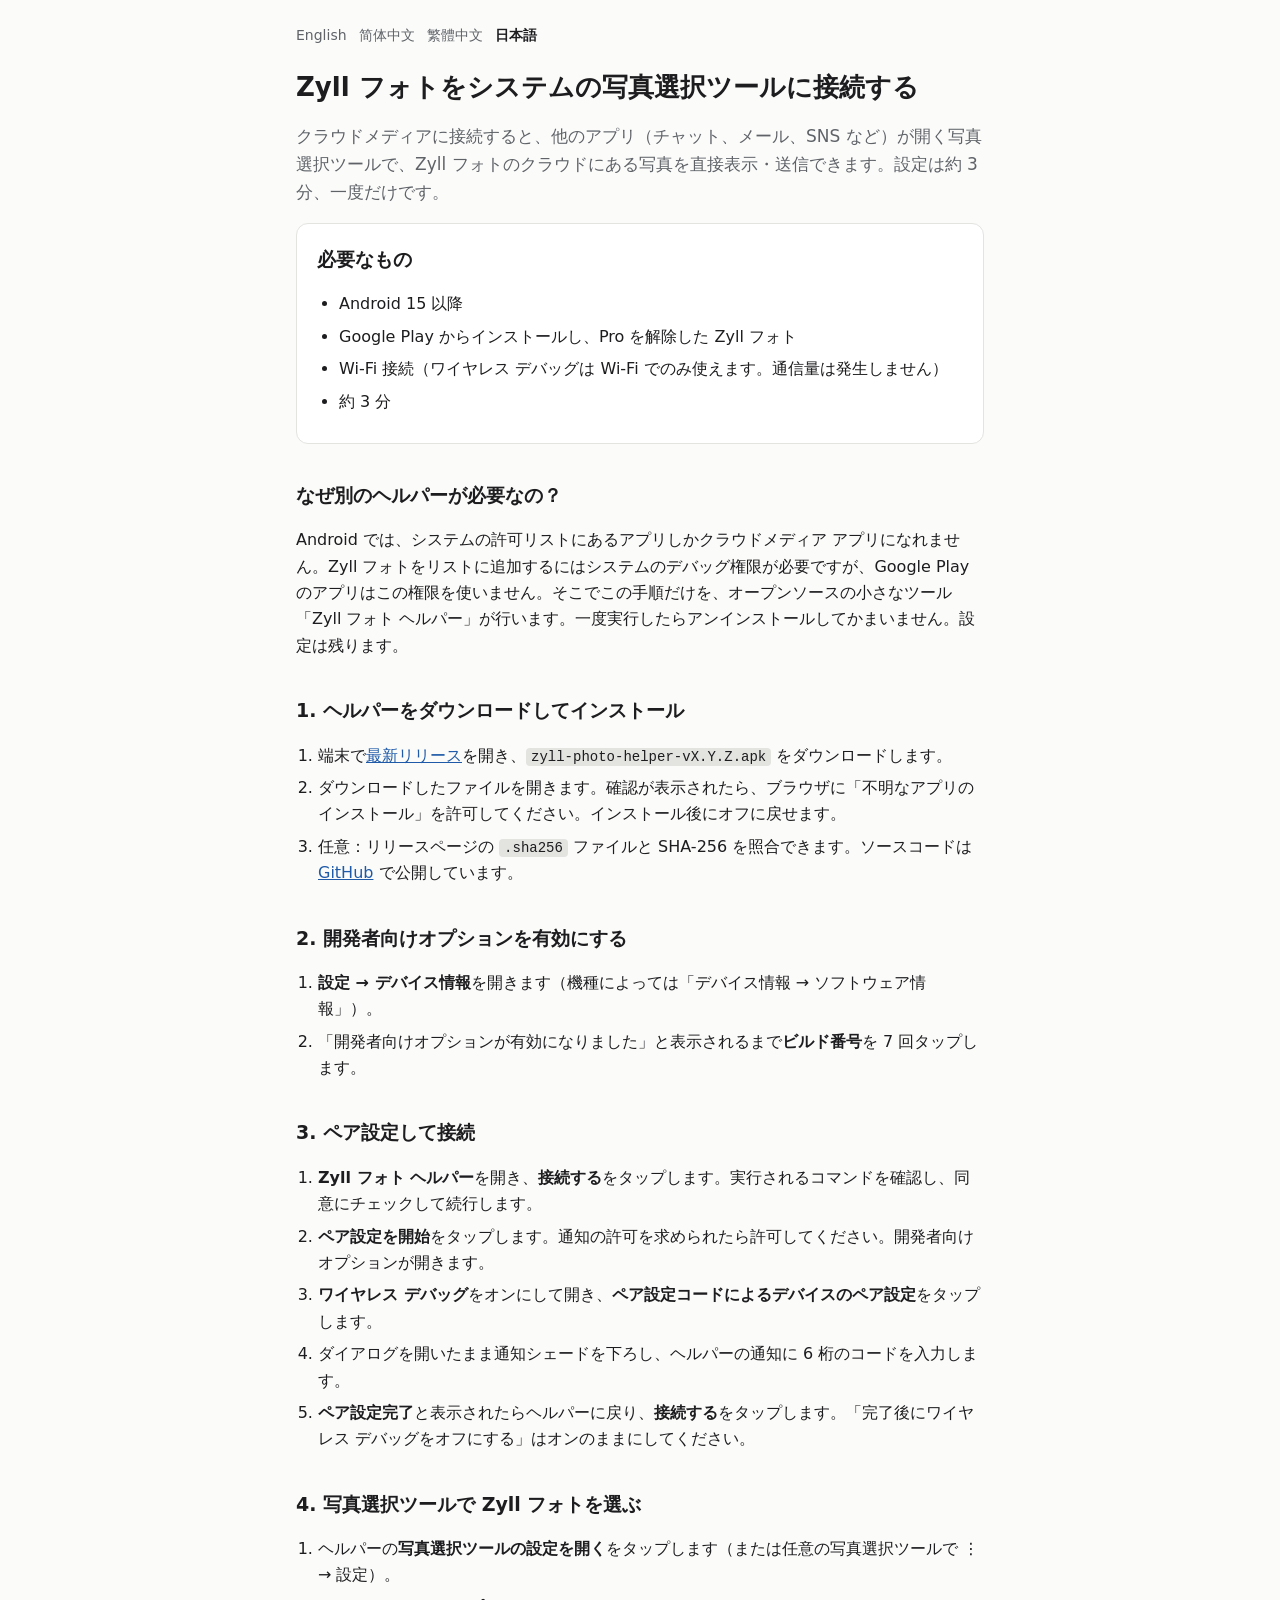
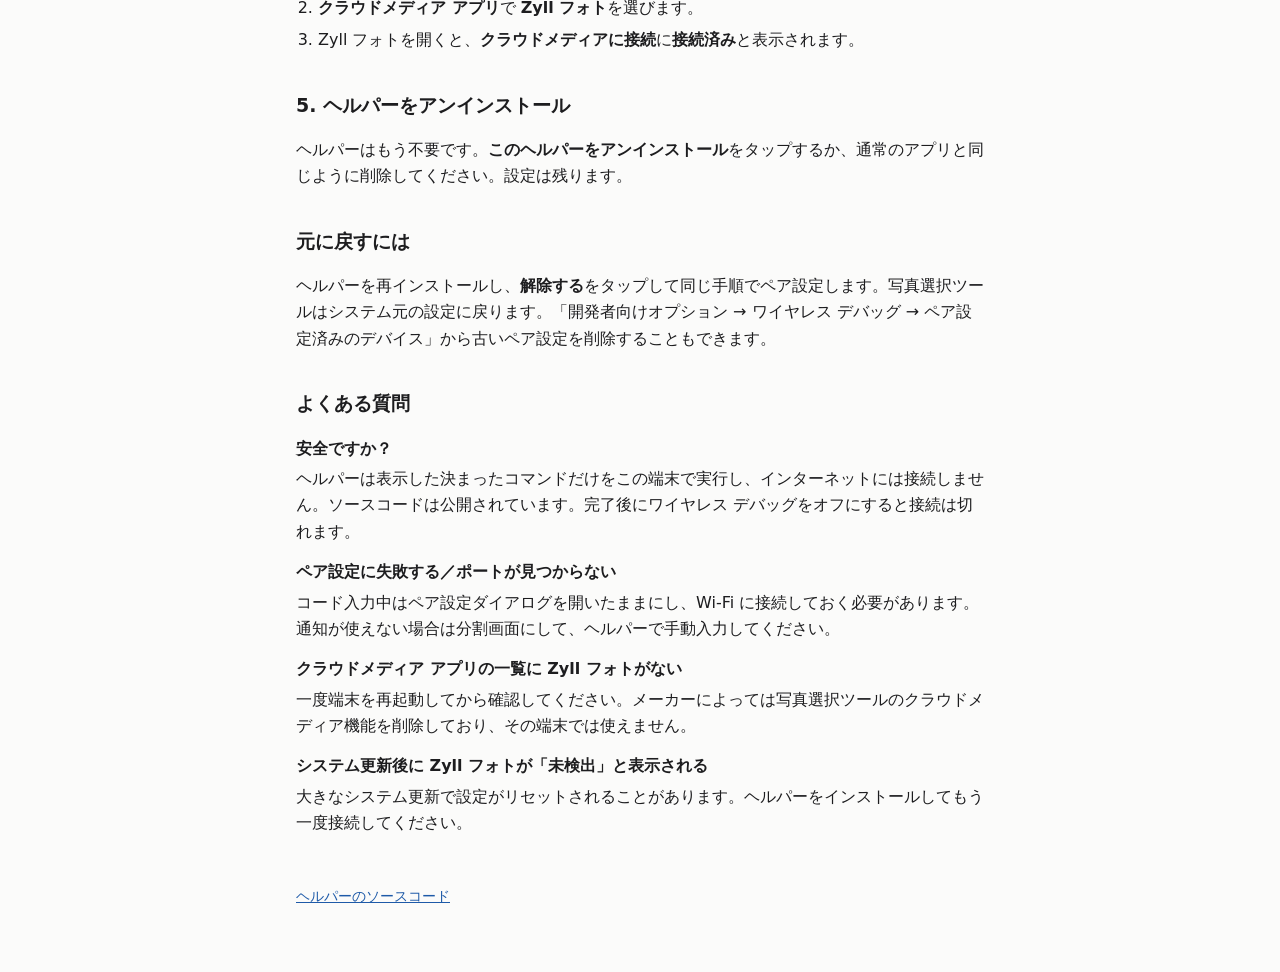
==== ja/index.html @ 74d0f4d3 "Guide: connect Zyll Photo to the system photo picker (en, zh-Hans, zh-Hant, ja)" ====
<!doctype html>
<html lang="ja">
<head>
<meta charset="utf-8">
<meta name="viewport" content="width=device-width,initial-scale=1">
<title>Zyll フォトをシステムの写真選択ツールに接続する</title>
<link rel="stylesheet" href="../style.css">
</head>
<body><main>
<nav><a href="../en/">English</a> <a href="../zh-Hans/">简体中文</a> <a href="../zh-Hant/">繁體中文</a> <a href="../ja/" aria-current="page">日本語</a></nav>
<h1>Zyll フォトをシステムの写真選択ツールに接続する</h1>
<p class="lead">クラウドメディアに接続すると、他のアプリ（チャット、メール、SNS など）が開く写真選択ツールで、Zyll フォトのクラウドにある写真を直接表示・送信できます。設定は約 3 分、一度だけです。</p>
<section class="card"><h2>必要なもの</h2><ul><li>Android 15 以降</li><li>Google Play からインストールし、Pro を解除した Zyll フォト</li><li>Wi-Fi 接続（ワイヤレス デバッグは Wi-Fi でのみ使えます。通信量は発生しません）</li><li>約 3 分</li></ul></section>
<h2>なぜ別のヘルパーが必要なの？</h2><p>Android では、システムの許可リストにあるアプリしかクラウドメディア アプリになれません。Zyll フォトをリストに追加するにはシステムのデバッグ権限が必要ですが、Google Play のアプリはこの権限を使いません。そこでこの手順だけを、オープンソースの小さなツール「Zyll フォト ヘルパー」が行います。一度実行したらアンインストールしてかまいません。設定は残ります。</p>
<h2 id="download">1. ヘルパーをダウンロードしてインストール</h2><ol><li>端末で<a href="https://github.com/gaomou88/Zyll-photo-helper/releases/latest">最新リリース</a>を開き、<code>zyll-photo-helper-vX.Y.Z.apk</code> をダウンロードします。</li><li>ダウンロードしたファイルを開きます。確認が表示されたら、ブラウザに「不明なアプリのインストール」を許可してください。インストール後にオフに戻せます。</li><li>任意：リリースページの <code>.sha256</code> ファイルと SHA-256 を照合できます。ソースコードは <a href="https://github.com/gaomou88/Zyll-photo-helper">GitHub</a> で公開しています。</li></ol>
<h2>2. 開発者向けオプションを有効にする</h2><ol><li><b>設定 → デバイス情報</b>を開きます（機種によっては「デバイス情報 → ソフトウェア情報」）。</li><li>「開発者向けオプションが有効になりました」と表示されるまで<b>ビルド番号</b>を 7 回タップします。</li></ol>
<h2 id="connect">3. ペア設定して接続</h2><ol><li><b>Zyll フォト ヘルパー</b>を開き、<b>接続する</b>をタップします。実行されるコマンドを確認し、同意にチェックして続行します。</li><li><b>ペア設定を開始</b>をタップします。通知の許可を求められたら許可してください。開発者向けオプションが開きます。</li><li><b>ワイヤレス デバッグ</b>をオンにして開き、<b>ペア設定コードによるデバイスのペア設定</b>をタップします。</li><li>ダイアログを開いたまま通知シェードを下ろし、ヘルパーの通知に 6 桁のコードを入力します。</li><li><b>ペア設定完了</b>と表示されたらヘルパーに戻り、<b>接続する</b>をタップします。「完了後にワイヤレス デバッグをオフにする」はオンのままにしてください。</li></ol>
<h2>4. 写真選択ツールで Zyll フォトを選ぶ</h2><ol><li>ヘルパーの<b>写真選択ツールの設定を開く</b>をタップします（または任意の写真選択ツールで ⋮ → 設定）。</li><li><b>クラウドメディア アプリ</b>で <b>Zyll フォト</b>を選びます。</li><li>Zyll フォトを開くと、<b>クラウドメディアに接続</b>に<b>接続済み</b>と表示されます。</li></ol>
<h2>5. ヘルパーをアンインストール</h2><p>ヘルパーはもう不要です。<b>このヘルパーをアンインストール</b>をタップするか、通常のアプリと同じように削除してください。設定は残ります。</p>
<h2 id="undo">元に戻すには</h2><p>ヘルパーを再インストールし、<b>解除する</b>をタップして同じ手順でペア設定します。写真選択ツールはシステム元の設定に戻ります。「開発者向けオプション → ワイヤレス デバッグ → ペア設定済みのデバイス」から古いペア設定を削除することもできます。</p>
<h2 id="faq">よくある質問</h2><dl><dt>安全ですか？</dt><dd>ヘルパーは表示した決まったコマンドだけをこの端末で実行し、インターネットには接続しません。ソースコードは公開されています。完了後にワイヤレス デバッグをオフにすると接続は切れます。</dd><dt>ペア設定に失敗する／ポートが見つからない</dt><dd>コード入力中はペア設定ダイアログを開いたままにし、Wi-Fi に接続しておく必要があります。通知が使えない場合は分割画面にして、ヘルパーで手動入力してください。</dd><dt>クラウドメディア アプリの一覧に Zyll フォトがない</dt><dd>一度端末を再起動してから確認してください。メーカーによっては写真選択ツールのクラウドメディア機能を削除しており、その端末では使えません。</dd><dt>システム更新後に Zyll フォトが「未検出」と表示される</dt><dd>大きなシステム更新で設定がリセットされることがあります。ヘルパーをインストールしてもう一度接続してください。</dd></dl>
<footer><a href="https://github.com/gaomou88/Zyll-photo-helper">ヘルパーのソースコード</a></footer>
</main></body></html>
---- style.css ----
:root{--bg:#fbfbfa;--fg:#1d1d1f;--muted:#5f6368;--card:#fff;--line:#e3e3e0;--accent:#1e5aa8}
@media (prefers-color-scheme:dark){:root{--bg:#121214;--fg:#ececec;--muted:#a0a0a8;--card:#1c1c20;--line:#2c2c33;--accent:#7fb0ff}}
*{box-sizing:border-box}body{margin:0;background:var(--bg);color:var(--fg);font:16px/1.65 system-ui,-apple-system,"Segoe UI","PingFang SC","Hiragino Sans","Noto Sans CJK SC",sans-serif}
main{max-width:720px;margin:0 auto;padding:24px 16px 64px}nav{display:flex;flex-wrap:wrap;gap:12px;font-size:14px;margin-bottom:24px}
nav a{color:var(--muted);text-decoration:none}nav a[aria-current]{color:var(--fg);font-weight:600}
h1{font-size:26px;line-height:1.3;margin:0 0 12px}h2{font-size:19px;margin:36px 0 8px}p.lead{color:var(--muted);font-size:17px}
section.card h2{margin-top:16px}section.card{background:var(--card);border:1px solid var(--line);border-radius:12px;padding:4px 20px 12px;margin-top:16px}
a{color:var(--accent)}code{font:14px ui-monospace,Menlo,Consolas,monospace;background:var(--line);padding:1px 5px;border-radius:4px;word-break:break-all}
ol,ul{padding-left:22px}li{margin:6px 0}dt{font-weight:600;margin-top:14px}dd{margin:4px 0 0}footer{margin-top:48px;font-size:14px;color:var(--muted)}
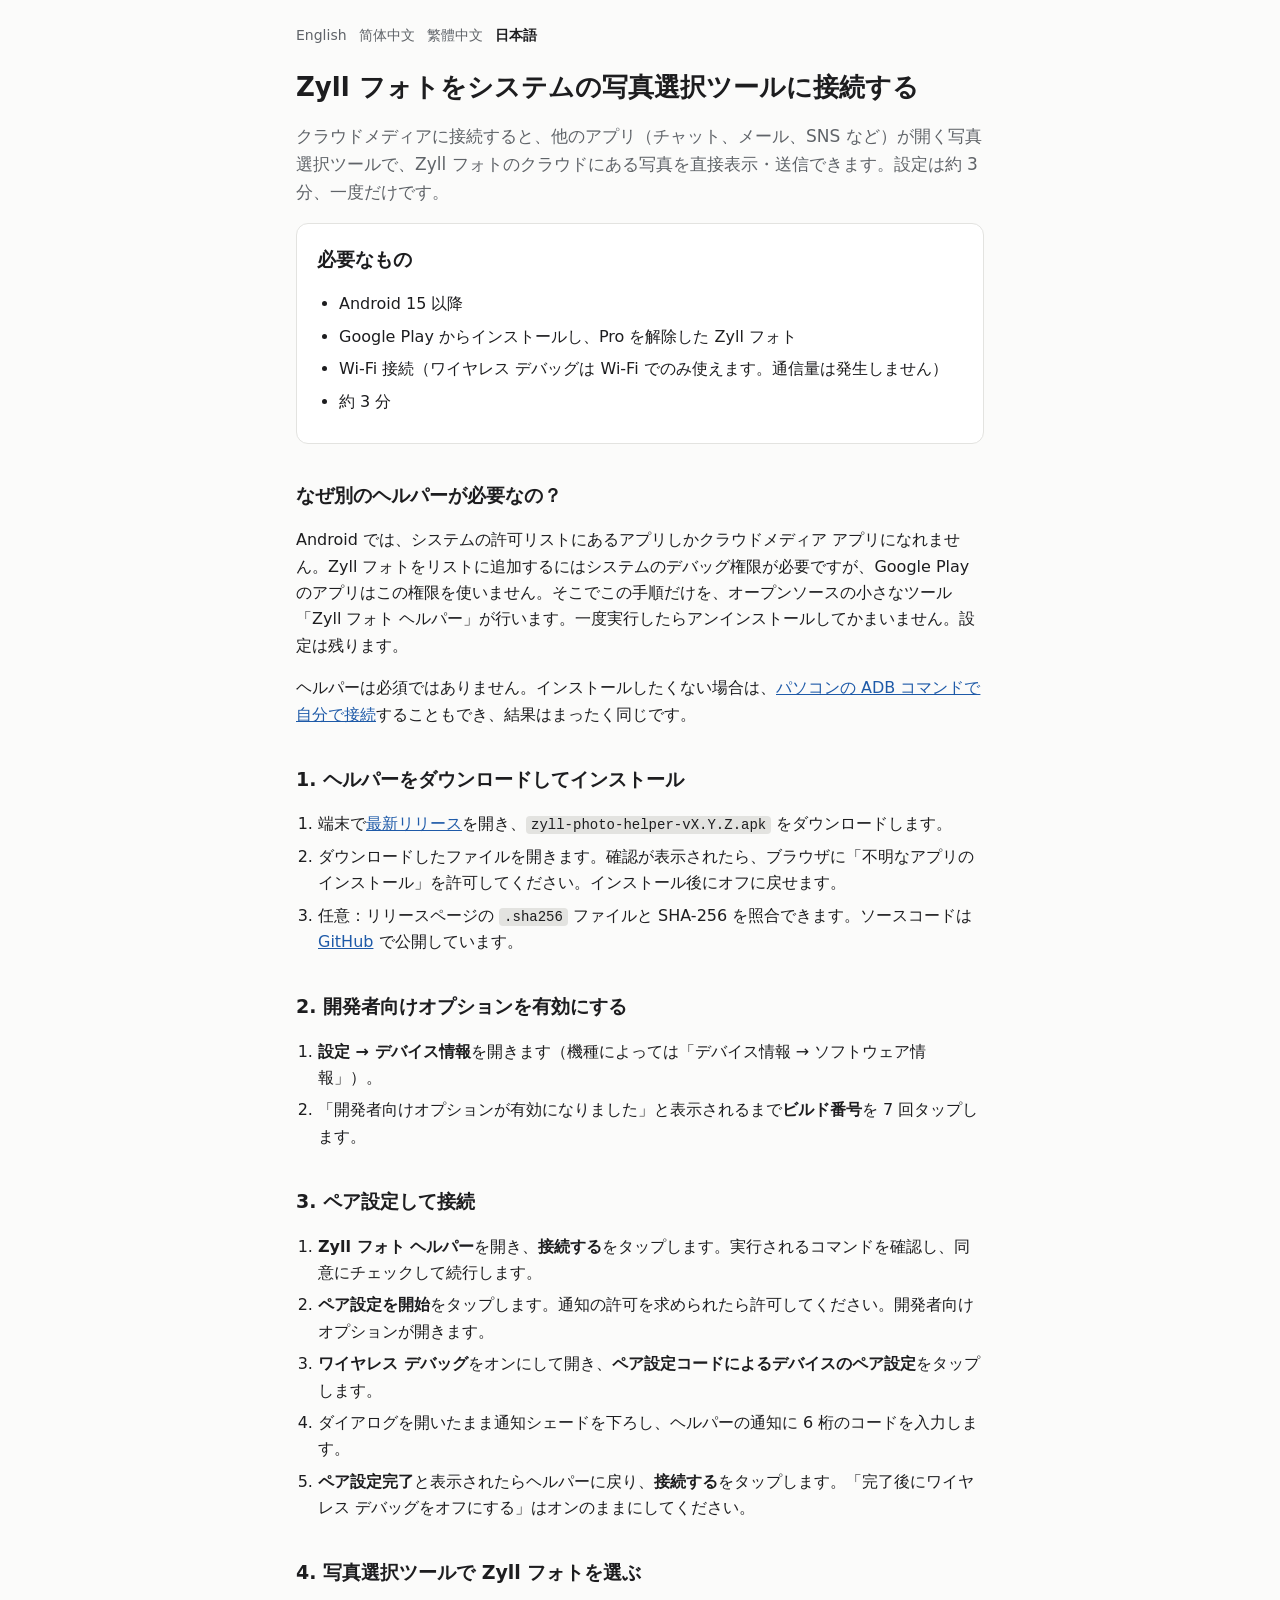
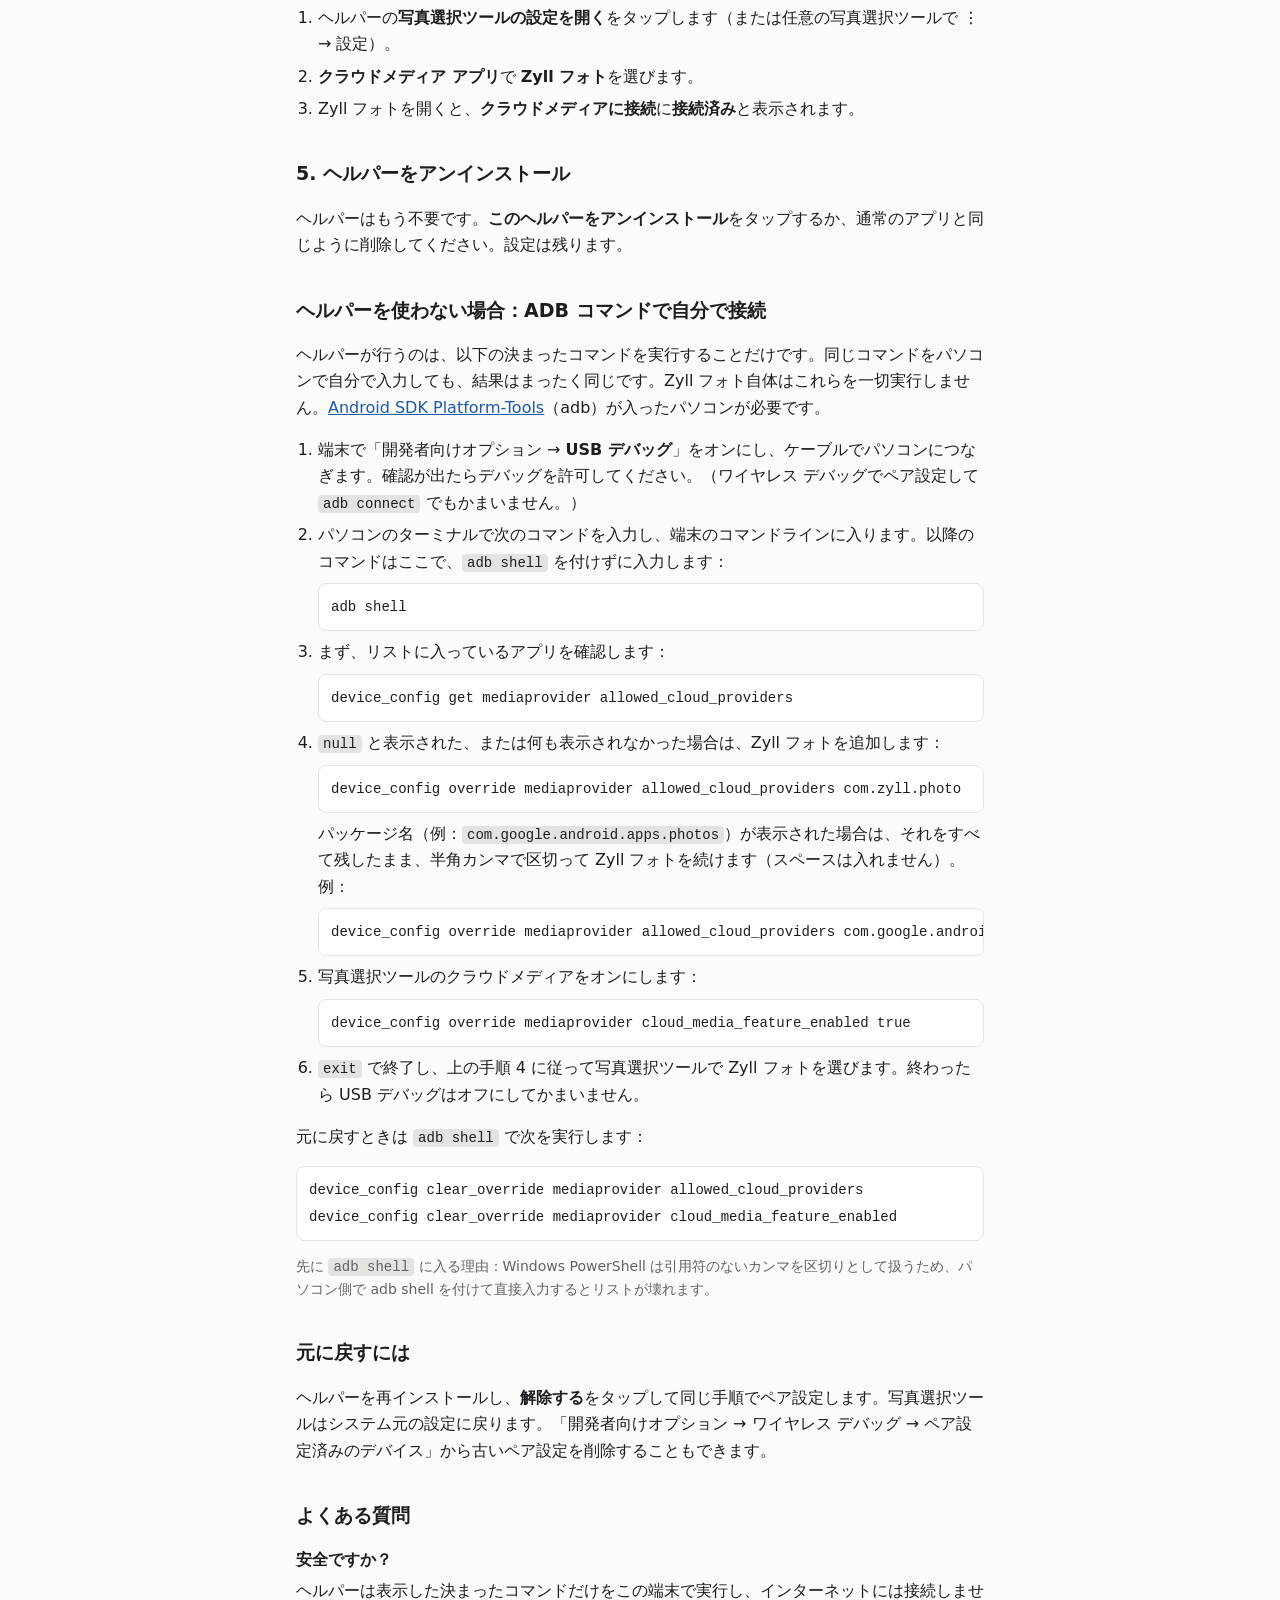
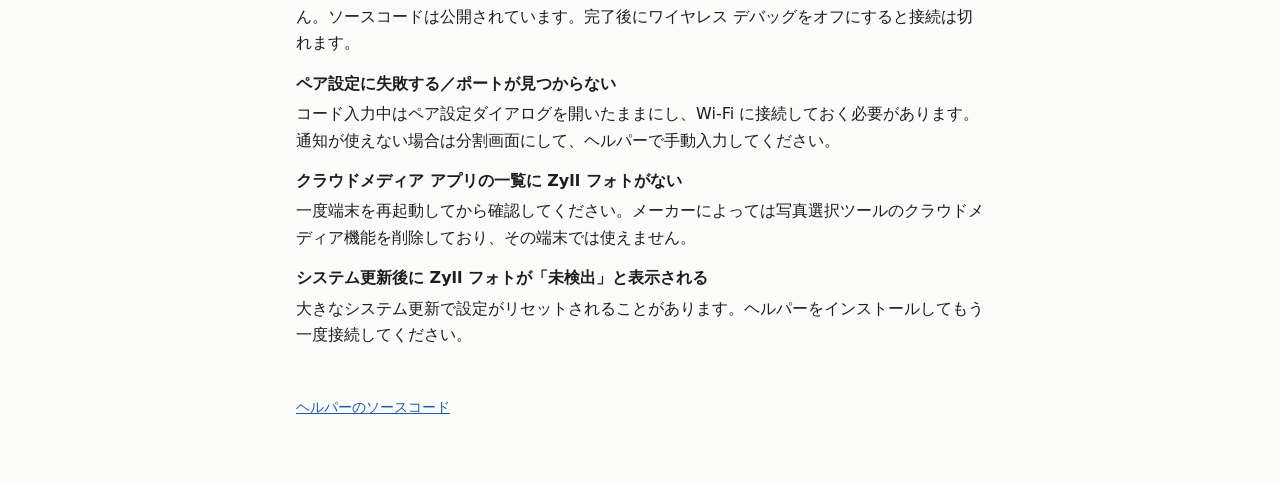
==== commit e2d30a27: "Guide: connect without the helper using ADB commands (en, zh-Hans, zh-Hant, ja)" ====
--- a/ja/index.html
+++ b/ja/index.html
@@ -11,12 +11,14 @@
 <h1>Zyll フォトをシステムの写真選択ツールに接続する</h1>
 <p class="lead">クラウドメディアに接続すると、他のアプリ（チャット、メール、SNS など）が開く写真選択ツールで、Zyll フォトのクラウドにある写真を直接表示・送信できます。設定は約 3 分、一度だけです。</p>
 <section class="card"><h2>必要なもの</h2><ul><li>Android 15 以降</li><li>Google Play からインストールし、Pro を解除した Zyll フォト</li><li>Wi-Fi 接続（ワイヤレス デバッグは Wi-Fi でのみ使えます。通信量は発生しません）</li><li>約 3 分</li></ul></section>
-<h2>なぜ別のヘルパーが必要なの？</h2><p>Android では、システムの許可リストにあるアプリしかクラウドメディア アプリになれません。Zyll フォトをリストに追加するにはシステムのデバッグ権限が必要ですが、Google Play のアプリはこの権限を使いません。そこでこの手順だけを、オープンソースの小さなツール「Zyll フォト ヘルパー」が行います。一度実行したらアンインストールしてかまいません。設定は残ります。</p>
+<h2>なぜ別のヘルパーが必要なの？</h2><p>Android では、システムの許可リストにあるアプリしかクラウドメディア アプリになれません。Zyll フォトをリストに追加するにはシステムのデバッグ権限が必要ですが、Google Play のアプリはこの権限を使いません。そこでこの手順だけを、オープンソースの小さなツール「Zyll フォト ヘルパー」が行います。一度実行したらアンインストールしてかまいません。設定は残ります。</p><p>ヘルパーは必須ではありません。インストールしたくない場合は、<a href="#adb">パソコンの ADB コマンドで自分で接続</a>することもでき、結果はまったく同じです。</p>
 <h2 id="download">1. ヘルパーをダウンロードしてインストール</h2><ol><li>端末で<a href="https://github.com/gaomou88/Zyll-photo-helper/releases/latest">最新リリース</a>を開き、<code>zyll-photo-helper-vX.Y.Z.apk</code> をダウンロードします。</li><li>ダウンロードしたファイルを開きます。確認が表示されたら、ブラウザに「不明なアプリのインストール」を許可してください。インストール後にオフに戻せます。</li><li>任意：リリースページの <code>.sha256</code> ファイルと SHA-256 を照合できます。ソースコードは <a href="https://github.com/gaomou88/Zyll-photo-helper">GitHub</a> で公開しています。</li></ol>
 <h2>2. 開発者向けオプションを有効にする</h2><ol><li><b>設定 → デバイス情報</b>を開きます（機種によっては「デバイス情報 → ソフトウェア情報」）。</li><li>「開発者向けオプションが有効になりました」と表示されるまで<b>ビルド番号</b>を 7 回タップします。</li></ol>
 <h2 id="connect">3. ペア設定して接続</h2><ol><li><b>Zyll フォト ヘルパー</b>を開き、<b>接続する</b>をタップします。実行されるコマンドを確認し、同意にチェックして続行します。</li><li><b>ペア設定を開始</b>をタップします。通知の許可を求められたら許可してください。開発者向けオプションが開きます。</li><li><b>ワイヤレス デバッグ</b>をオンにして開き、<b>ペア設定コードによるデバイスのペア設定</b>をタップします。</li><li>ダイアログを開いたまま通知シェードを下ろし、ヘルパーの通知に 6 桁のコードを入力します。</li><li><b>ペア設定完了</b>と表示されたらヘルパーに戻り、<b>接続する</b>をタップします。「完了後にワイヤレス デバッグをオフにする」はオンのままにしてください。</li></ol>
 <h2>4. 写真選択ツールで Zyll フォトを選ぶ</h2><ol><li>ヘルパーの<b>写真選択ツールの設定を開く</b>をタップします（または任意の写真選択ツールで ⋮ → 設定）。</li><li><b>クラウドメディア アプリ</b>で <b>Zyll フォト</b>を選びます。</li><li>Zyll フォトを開くと、<b>クラウドメディアに接続</b>に<b>接続済み</b>と表示されます。</li></ol>
 <h2>5. ヘルパーをアンインストール</h2><p>ヘルパーはもう不要です。<b>このヘルパーをアンインストール</b>をタップするか、通常のアプリと同じように削除してください。設定は残ります。</p>
+<h2 id="adb">ヘルパーを使わない場合：ADB コマンドで自分で接続</h2><p>ヘルパーが行うのは、以下の決まったコマンドを実行することだけです。同じコマンドをパソコンで自分で入力しても、結果はまったく同じです。Zyll フォト自体はこれらを一切実行しません。<a href="https://developer.android.com/tools/releases/platform-tools">Android SDK Platform-Tools</a>（adb）が入ったパソコンが必要です。</p><ol><li>端末で「開発者向けオプション → <b>USB デバッグ</b>」をオンにし、ケーブルでパソコンにつなぎます。確認が出たらデバッグを許可してください。（ワイヤレス デバッグでペア設定して <code>adb connect</code> でもかまいません。）</li><li>パソコンのターミナルで次のコマンドを入力し、端末のコマンドラインに入ります。以降のコマンドはここで、<code>adb shell</code> を付けずに入力します：<pre><code>adb shell</code></pre></li><li>まず、リストに入っているアプリを確認します：<pre><code>device_config get mediaprovider allowed_cloud_providers</code></pre></li><li><code>null</code> と表示された、または何も表示されなかった場合は、Zyll フォトを追加します：<pre><code>device_config override mediaprovider allowed_cloud_providers com.zyll.photo</code></pre>パッケージ名（例：<code>com.google.android.apps.photos</code>）が表示された場合は、それをすべて残したまま、半角カンマで区切って Zyll フォトを続けます（スペースは入れません）。例：<pre><code>device_config override mediaprovider allowed_cloud_providers com.google.android.apps.photos,com.zyll.photo</code></pre></li><li>写真選択ツールのクラウドメディアをオンにします：<pre><code>device_config override mediaprovider cloud_media_feature_enabled true</code></pre></li><li><code>exit</code> で終了し、上の手順 4 に従って写真選択ツールで Zyll フォトを選びます。終わったら USB デバッグはオフにしてかまいません。</li></ol><p>元に戻すときは <code>adb shell</code> で次を実行します：</p><pre><code>device_config clear_override mediaprovider allowed_cloud_providers
+device_config clear_override mediaprovider cloud_media_feature_enabled</code></pre><p class="note">先に <code>adb shell</code> に入る理由：Windows PowerShell は引用符のないカンマを区切りとして扱うため、パソコン側で adb shell を付けて直接入力するとリストが壊れます。</p>
 <h2 id="undo">元に戻すには</h2><p>ヘルパーを再インストールし、<b>解除する</b>をタップして同じ手順でペア設定します。写真選択ツールはシステム元の設定に戻ります。「開発者向けオプション → ワイヤレス デバッグ → ペア設定済みのデバイス」から古いペア設定を削除することもできます。</p>
 <h2 id="faq">よくある質問</h2><dl><dt>安全ですか？</dt><dd>ヘルパーは表示した決まったコマンドだけをこの端末で実行し、インターネットには接続しません。ソースコードは公開されています。完了後にワイヤレス デバッグをオフにすると接続は切れます。</dd><dt>ペア設定に失敗する／ポートが見つからない</dt><dd>コード入力中はペア設定ダイアログを開いたままにし、Wi-Fi に接続しておく必要があります。通知が使えない場合は分割画面にして、ヘルパーで手動入力してください。</dd><dt>クラウドメディア アプリの一覧に Zyll フォトがない</dt><dd>一度端末を再起動してから確認してください。メーカーによっては写真選択ツールのクラウドメディア機能を削除しており、その端末では使えません。</dd><dt>システム更新後に Zyll フォトが「未検出」と表示される</dt><dd>大きなシステム更新で設定がリセットされることがあります。ヘルパーをインストールしてもう一度接続してください。</dd></dl>
 <footer><a href="https://github.com/gaomou88/Zyll-photo-helper">ヘルパーのソースコード</a></footer>
--- a/style.css
+++ b/style.css
@@ -7,3 +7,4 @@
 section.card h2{margin-top:16px}section.card{background:var(--card);border:1px solid var(--line);border-radius:12px;padding:4px 20px 12px;margin-top:16px}
 a{color:var(--accent)}code{font:14px ui-monospace,Menlo,Consolas,monospace;background:var(--line);padding:1px 5px;border-radius:4px;word-break:break-all}
 ol,ul{padding-left:22px}li{margin:6px 0}dt{font-weight:600;margin-top:14px}dd{margin:4px 0 0}footer{margin-top:48px;font-size:14px;color:var(--muted)}
+pre{background:var(--card);border:1px solid var(--line);border-radius:8px;padding:10px 12px;overflow-x:auto;margin:8px 0}pre code{background:none;padding:0;word-break:normal;white-space:pre}p.note{color:var(--muted);font-size:14px}
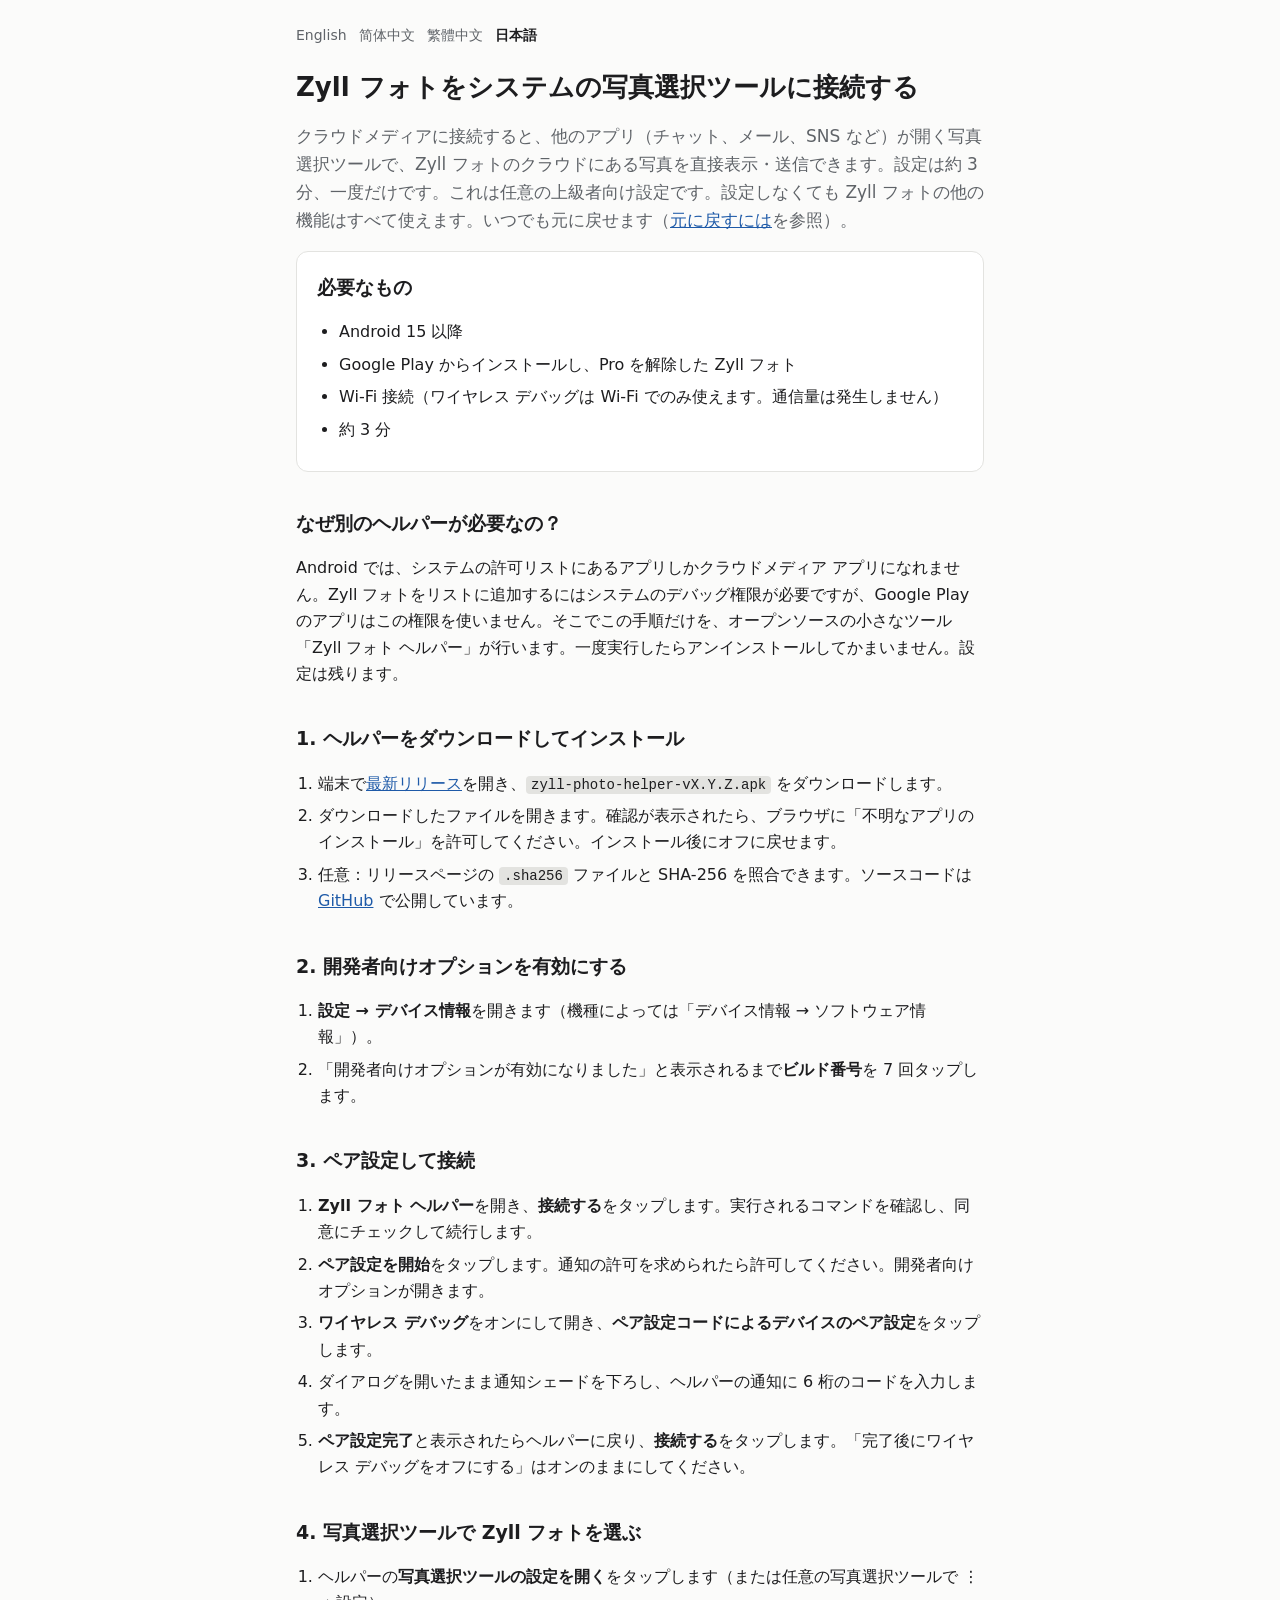
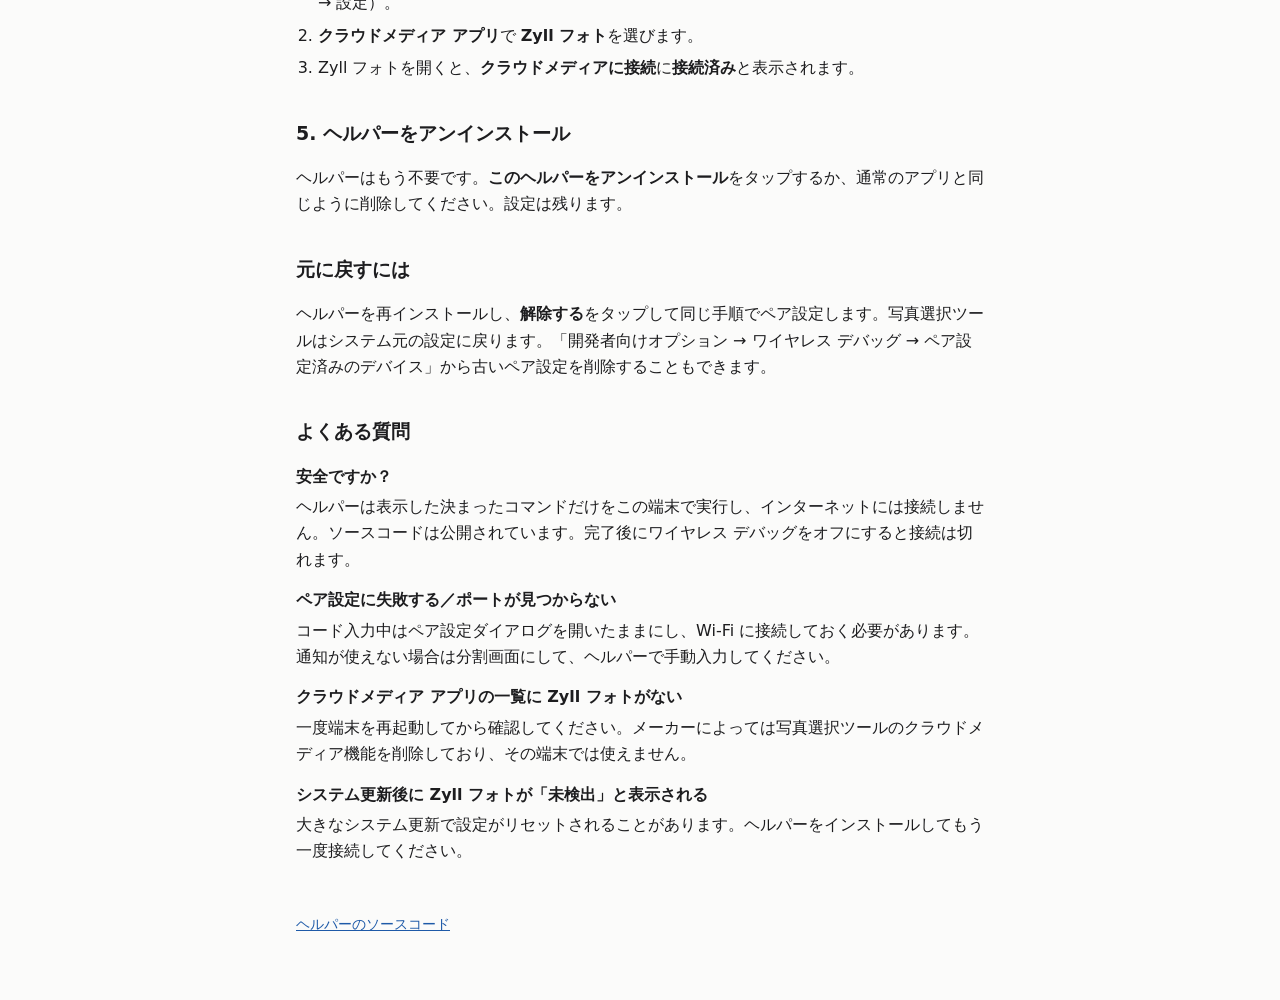
==== commit e485519c: "Guide: remove the ADB command section; mark cloud media setup as an optional advanced setting (en, z" ====
--- a/ja/index.html
+++ b/ja/index.html
@@ -9,16 +9,14 @@
 <body><main>
 <nav><a href="../en/">English</a> <a href="../zh-Hans/">简体中文</a> <a href="../zh-Hant/">繁體中文</a> <a href="../ja/" aria-current="page">日本語</a></nav>
 <h1>Zyll フォトをシステムの写真選択ツールに接続する</h1>
-<p class="lead">クラウドメディアに接続すると、他のアプリ（チャット、メール、SNS など）が開く写真選択ツールで、Zyll フォトのクラウドにある写真を直接表示・送信できます。設定は約 3 分、一度だけです。</p>
+<p class="lead">クラウドメディアに接続すると、他のアプリ（チャット、メール、SNS など）が開く写真選択ツールで、Zyll フォトのクラウドにある写真を直接表示・送信できます。設定は約 3 分、一度だけです。これは任意の上級者向け設定です。設定しなくても Zyll フォトの他の機能はすべて使えます。いつでも元に戻せます（<a href="#undo">元に戻すには</a>を参照）。</p>
 <section class="card"><h2>必要なもの</h2><ul><li>Android 15 以降</li><li>Google Play からインストールし、Pro を解除した Zyll フォト</li><li>Wi-Fi 接続（ワイヤレス デバッグは Wi-Fi でのみ使えます。通信量は発生しません）</li><li>約 3 分</li></ul></section>
-<h2>なぜ別のヘルパーが必要なの？</h2><p>Android では、システムの許可リストにあるアプリしかクラウドメディア アプリになれません。Zyll フォトをリストに追加するにはシステムのデバッグ権限が必要ですが、Google Play のアプリはこの権限を使いません。そこでこの手順だけを、オープンソースの小さなツール「Zyll フォト ヘルパー」が行います。一度実行したらアンインストールしてかまいません。設定は残ります。</p><p>ヘルパーは必須ではありません。インストールしたくない場合は、<a href="#adb">パソコンの ADB コマンドで自分で接続</a>することもでき、結果はまったく同じです。</p>
+<h2>なぜ別のヘルパーが必要なの？</h2><p>Android では、システムの許可リストにあるアプリしかクラウドメディア アプリになれません。Zyll フォトをリストに追加するにはシステムのデバッグ権限が必要ですが、Google Play のアプリはこの権限を使いません。そこでこの手順だけを、オープンソースの小さなツール「Zyll フォト ヘルパー」が行います。一度実行したらアンインストールしてかまいません。設定は残ります。</p>
 <h2 id="download">1. ヘルパーをダウンロードしてインストール</h2><ol><li>端末で<a href="https://github.com/gaomou88/Zyll-photo-helper/releases/latest">最新リリース</a>を開き、<code>zyll-photo-helper-vX.Y.Z.apk</code> をダウンロードします。</li><li>ダウンロードしたファイルを開きます。確認が表示されたら、ブラウザに「不明なアプリのインストール」を許可してください。インストール後にオフに戻せます。</li><li>任意：リリースページの <code>.sha256</code> ファイルと SHA-256 を照合できます。ソースコードは <a href="https://github.com/gaomou88/Zyll-photo-helper">GitHub</a> で公開しています。</li></ol>
 <h2>2. 開発者向けオプションを有効にする</h2><ol><li><b>設定 → デバイス情報</b>を開きます（機種によっては「デバイス情報 → ソフトウェア情報」）。</li><li>「開発者向けオプションが有効になりました」と表示されるまで<b>ビルド番号</b>を 7 回タップします。</li></ol>
 <h2 id="connect">3. ペア設定して接続</h2><ol><li><b>Zyll フォト ヘルパー</b>を開き、<b>接続する</b>をタップします。実行されるコマンドを確認し、同意にチェックして続行します。</li><li><b>ペア設定を開始</b>をタップします。通知の許可を求められたら許可してください。開発者向けオプションが開きます。</li><li><b>ワイヤレス デバッグ</b>をオンにして開き、<b>ペア設定コードによるデバイスのペア設定</b>をタップします。</li><li>ダイアログを開いたまま通知シェードを下ろし、ヘルパーの通知に 6 桁のコードを入力します。</li><li><b>ペア設定完了</b>と表示されたらヘルパーに戻り、<b>接続する</b>をタップします。「完了後にワイヤレス デバッグをオフにする」はオンのままにしてください。</li></ol>
 <h2>4. 写真選択ツールで Zyll フォトを選ぶ</h2><ol><li>ヘルパーの<b>写真選択ツールの設定を開く</b>をタップします（または任意の写真選択ツールで ⋮ → 設定）。</li><li><b>クラウドメディア アプリ</b>で <b>Zyll フォト</b>を選びます。</li><li>Zyll フォトを開くと、<b>クラウドメディアに接続</b>に<b>接続済み</b>と表示されます。</li></ol>
 <h2>5. ヘルパーをアンインストール</h2><p>ヘルパーはもう不要です。<b>このヘルパーをアンインストール</b>をタップするか、通常のアプリと同じように削除してください。設定は残ります。</p>
-<h2 id="adb">ヘルパーを使わない場合：ADB コマンドで自分で接続</h2><p>ヘルパーが行うのは、以下の決まったコマンドを実行することだけです。同じコマンドをパソコンで自分で入力しても、結果はまったく同じです。Zyll フォト自体はこれらを一切実行しません。<a href="https://developer.android.com/tools/releases/platform-tools">Android SDK Platform-Tools</a>（adb）が入ったパソコンが必要です。</p><ol><li>端末で「開発者向けオプション → <b>USB デバッグ</b>」をオンにし、ケーブルでパソコンにつなぎます。確認が出たらデバッグを許可してください。（ワイヤレス デバッグでペア設定して <code>adb connect</code> でもかまいません。）</li><li>パソコンのターミナルで次のコマンドを入力し、端末のコマンドラインに入ります。以降のコマンドはここで、<code>adb shell</code> を付けずに入力します：<pre><code>adb shell</code></pre></li><li>まず、リストに入っているアプリを確認します：<pre><code>device_config get mediaprovider allowed_cloud_providers</code></pre></li><li><code>null</code> と表示された、または何も表示されなかった場合は、Zyll フォトを追加します：<pre><code>device_config override mediaprovider allowed_cloud_providers com.zyll.photo</code></pre>パッケージ名（例：<code>com.google.android.apps.photos</code>）が表示された場合は、それをすべて残したまま、半角カンマで区切って Zyll フォトを続けます（スペースは入れません）。例：<pre><code>device_config override mediaprovider allowed_cloud_providers com.google.android.apps.photos,com.zyll.photo</code></pre></li><li>写真選択ツールのクラウドメディアをオンにします：<pre><code>device_config override mediaprovider cloud_media_feature_enabled true</code></pre></li><li><code>exit</code> で終了し、上の手順 4 に従って写真選択ツールで Zyll フォトを選びます。終わったら USB デバッグはオフにしてかまいません。</li></ol><p>元に戻すときは <code>adb shell</code> で次を実行します：</p><pre><code>device_config clear_override mediaprovider allowed_cloud_providers
-device_config clear_override mediaprovider cloud_media_feature_enabled</code></pre><p class="note">先に <code>adb shell</code> に入る理由：Windows PowerShell は引用符のないカンマを区切りとして扱うため、パソコン側で adb shell を付けて直接入力するとリストが壊れます。</p>
 <h2 id="undo">元に戻すには</h2><p>ヘルパーを再インストールし、<b>解除する</b>をタップして同じ手順でペア設定します。写真選択ツールはシステム元の設定に戻ります。「開発者向けオプション → ワイヤレス デバッグ → ペア設定済みのデバイス」から古いペア設定を削除することもできます。</p>
 <h2 id="faq">よくある質問</h2><dl><dt>安全ですか？</dt><dd>ヘルパーは表示した決まったコマンドだけをこの端末で実行し、インターネットには接続しません。ソースコードは公開されています。完了後にワイヤレス デバッグをオフにすると接続は切れます。</dd><dt>ペア設定に失敗する／ポートが見つからない</dt><dd>コード入力中はペア設定ダイアログを開いたままにし、Wi-Fi に接続しておく必要があります。通知が使えない場合は分割画面にして、ヘルパーで手動入力してください。</dd><dt>クラウドメディア アプリの一覧に Zyll フォトがない</dt><dd>一度端末を再起動してから確認してください。メーカーによっては写真選択ツールのクラウドメディア機能を削除しており、その端末では使えません。</dd><dt>システム更新後に Zyll フォトが「未検出」と表示される</dt><dd>大きなシステム更新で設定がリセットされることがあります。ヘルパーをインストールしてもう一度接続してください。</dd></dl>
 <footer><a href="https://github.com/gaomou88/Zyll-photo-helper">ヘルパーのソースコード</a></footer>
--- a/style.css
+++ b/style.css
@@ -7,4 +7,3 @@
 section.card h2{margin-top:16px}section.card{background:var(--card);border:1px solid var(--line);border-radius:12px;padding:4px 20px 12px;margin-top:16px}
 a{color:var(--accent)}code{font:14px ui-monospace,Menlo,Consolas,monospace;background:var(--line);padding:1px 5px;border-radius:4px;word-break:break-all}
 ol,ul{padding-left:22px}li{margin:6px 0}dt{font-weight:600;margin-top:14px}dd{margin:4px 0 0}footer{margin-top:48px;font-size:14px;color:var(--muted)}
-pre{background:var(--card);border:1px solid var(--line);border-radius:8px;padding:10px 12px;overflow-x:auto;margin:8px 0}pre code{background:none;padding:0;word-break:normal;white-space:pre}p.note{color:var(--muted);font-size:14px}
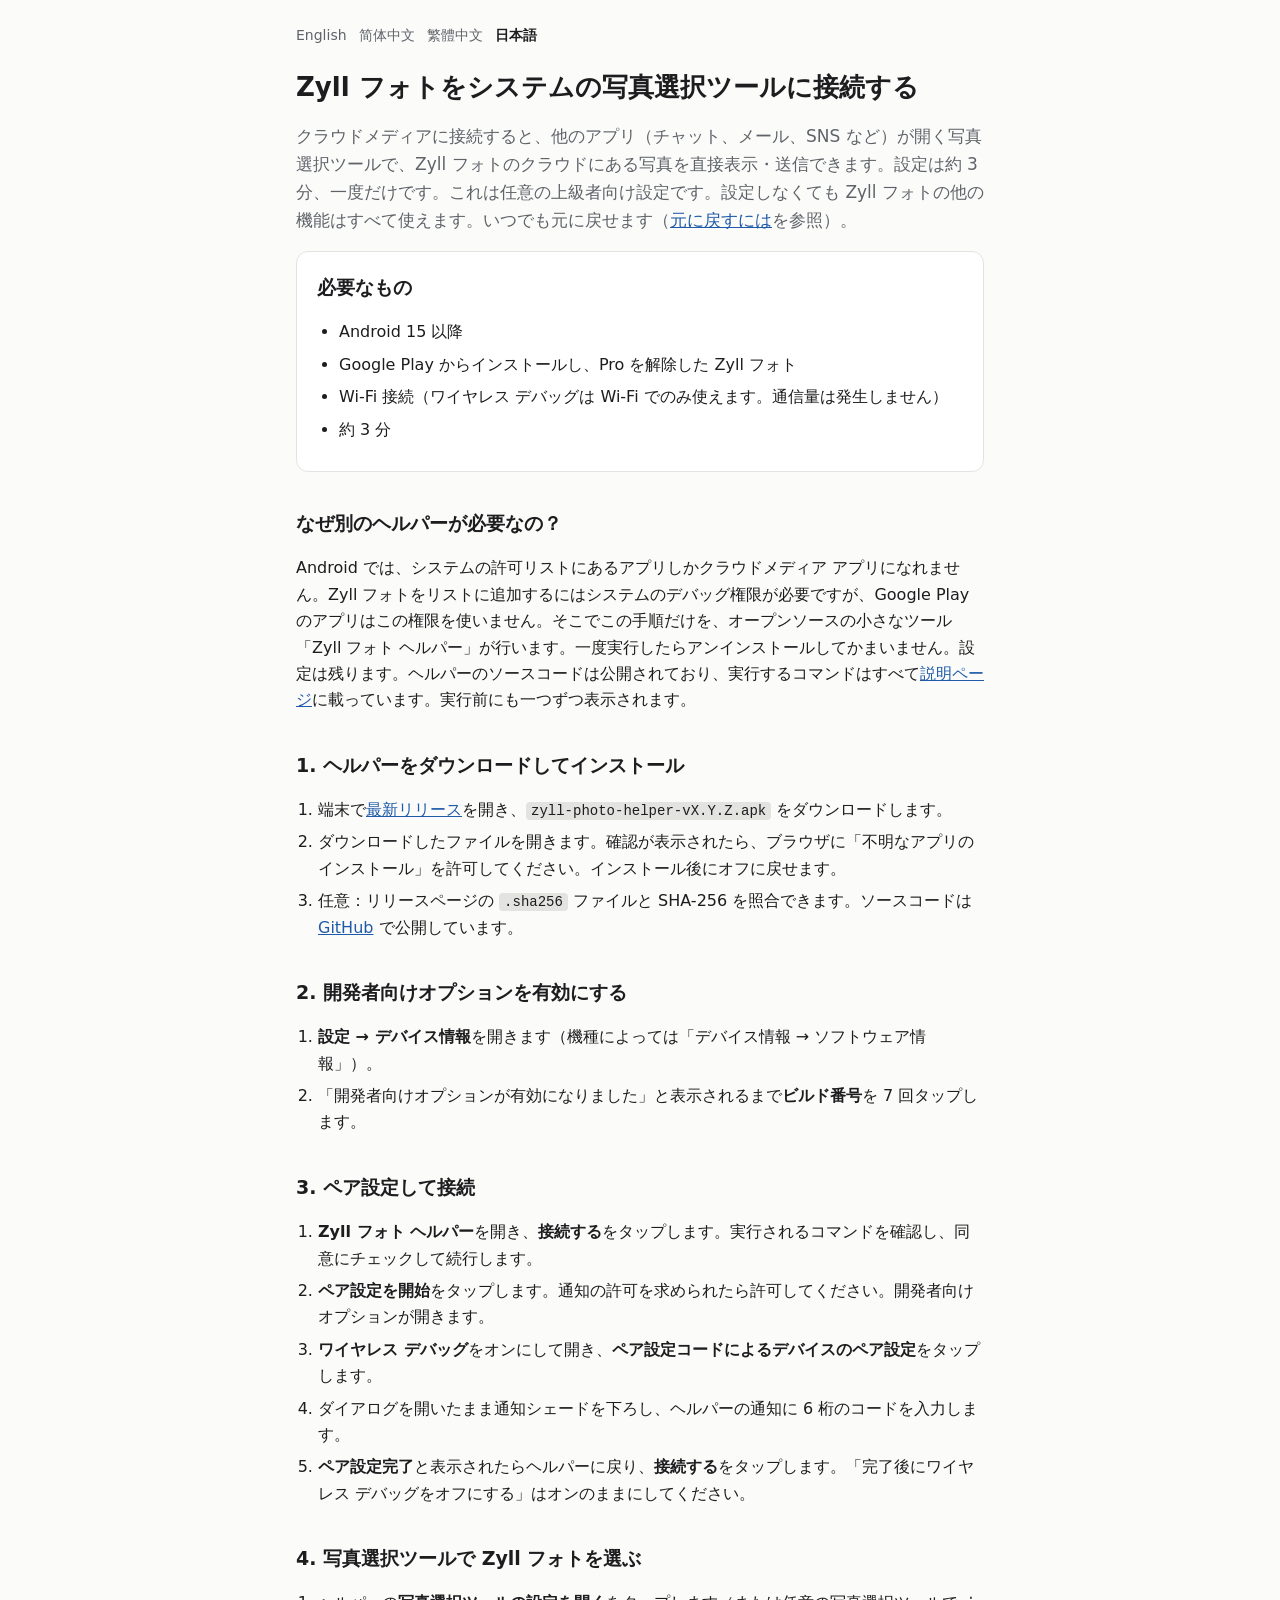
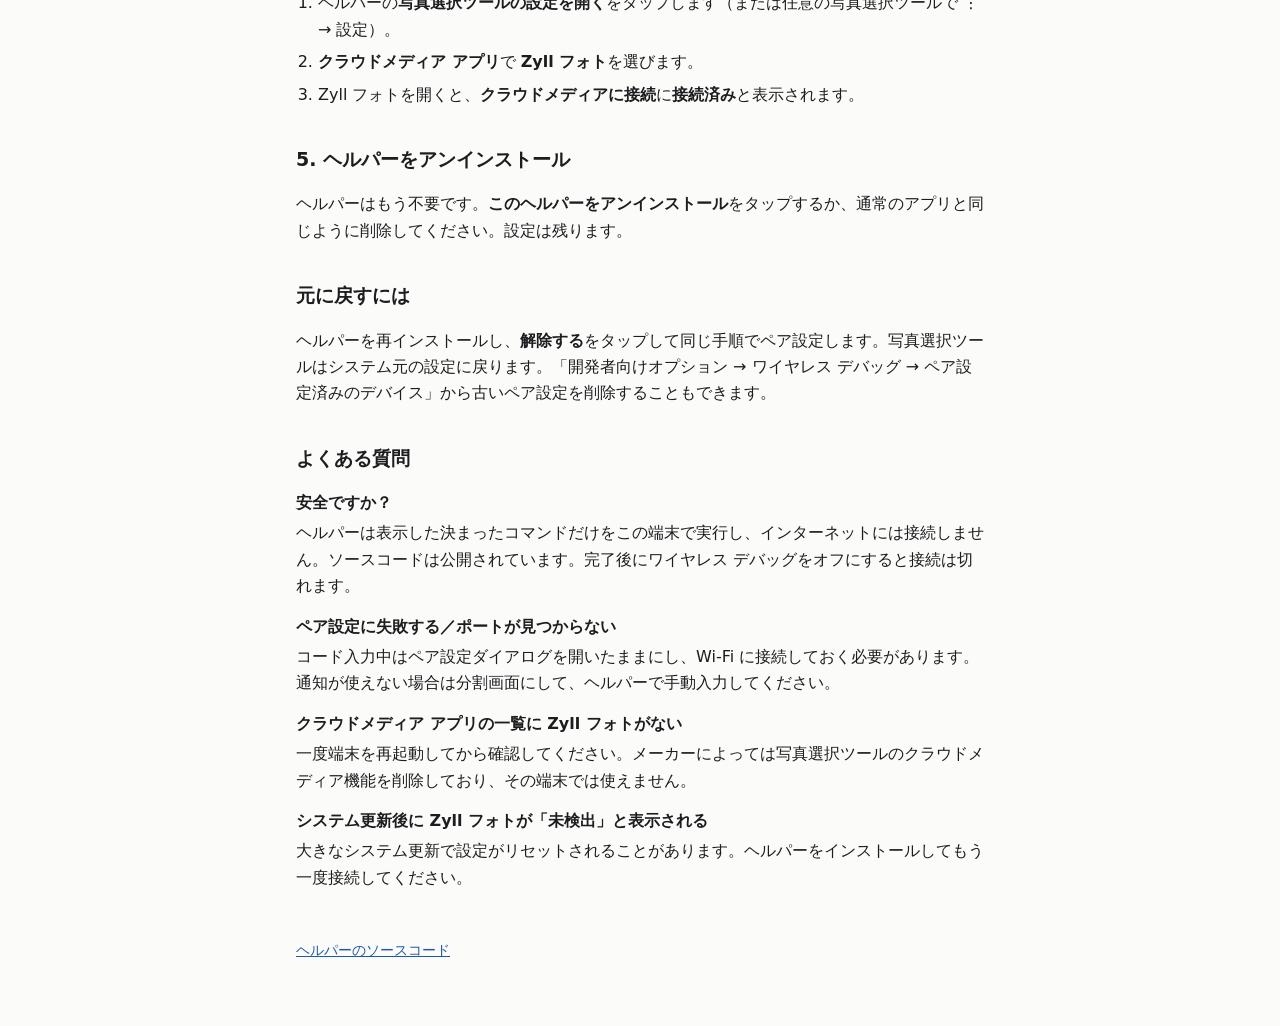
==== commit 3b9e141f: "Guide: link to the helper's full command list (en, zh-Hans, zh-Hant, ja)" ====
--- a/ja/index.html
+++ b/ja/index.html
@@ -11,7 +11,7 @@
 <h1>Zyll フォトをシステムの写真選択ツールに接続する</h1>
 <p class="lead">クラウドメディアに接続すると、他のアプリ（チャット、メール、SNS など）が開く写真選択ツールで、Zyll フォトのクラウドにある写真を直接表示・送信できます。設定は約 3 分、一度だけです。これは任意の上級者向け設定です。設定しなくても Zyll フォトの他の機能はすべて使えます。いつでも元に戻せます（<a href="#undo">元に戻すには</a>を参照）。</p>
 <section class="card"><h2>必要なもの</h2><ul><li>Android 15 以降</li><li>Google Play からインストールし、Pro を解除した Zyll フォト</li><li>Wi-Fi 接続（ワイヤレス デバッグは Wi-Fi でのみ使えます。通信量は発生しません）</li><li>約 3 分</li></ul></section>
-<h2>なぜ別のヘルパーが必要なの？</h2><p>Android では、システムの許可リストにあるアプリしかクラウドメディア アプリになれません。Zyll フォトをリストに追加するにはシステムのデバッグ権限が必要ですが、Google Play のアプリはこの権限を使いません。そこでこの手順だけを、オープンソースの小さなツール「Zyll フォト ヘルパー」が行います。一度実行したらアンインストールしてかまいません。設定は残ります。</p>
+<h2>なぜ別のヘルパーが必要なの？</h2><p>Android では、システムの許可リストにあるアプリしかクラウドメディア アプリになれません。Zyll フォトをリストに追加するにはシステムのデバッグ権限が必要ですが、Google Play のアプリはこの権限を使いません。そこでこの手順だけを、オープンソースの小さなツール「Zyll フォト ヘルパー」が行います。一度実行したらアンインストールしてかまいません。設定は残ります。ヘルパーのソースコードは公開されており、実行するコマンドはすべて<a href="https://github.com/gaomou88/Zyll-photo-helper#every-command-it-can-run">説明ページ</a>に載っています。実行前にも一つずつ表示されます。</p>
 <h2 id="download">1. ヘルパーをダウンロードしてインストール</h2><ol><li>端末で<a href="https://github.com/gaomou88/Zyll-photo-helper/releases/latest">最新リリース</a>を開き、<code>zyll-photo-helper-vX.Y.Z.apk</code> をダウンロードします。</li><li>ダウンロードしたファイルを開きます。確認が表示されたら、ブラウザに「不明なアプリのインストール」を許可してください。インストール後にオフに戻せます。</li><li>任意：リリースページの <code>.sha256</code> ファイルと SHA-256 を照合できます。ソースコードは <a href="https://github.com/gaomou88/Zyll-photo-helper">GitHub</a> で公開しています。</li></ol>
 <h2>2. 開発者向けオプションを有効にする</h2><ol><li><b>設定 → デバイス情報</b>を開きます（機種によっては「デバイス情報 → ソフトウェア情報」）。</li><li>「開発者向けオプションが有効になりました」と表示されるまで<b>ビルド番号</b>を 7 回タップします。</li></ol>
 <h2 id="connect">3. ペア設定して接続</h2><ol><li><b>Zyll フォト ヘルパー</b>を開き、<b>接続する</b>をタップします。実行されるコマンドを確認し、同意にチェックして続行します。</li><li><b>ペア設定を開始</b>をタップします。通知の許可を求められたら許可してください。開発者向けオプションが開きます。</li><li><b>ワイヤレス デバッグ</b>をオンにして開き、<b>ペア設定コードによるデバイスのペア設定</b>をタップします。</li><li>ダイアログを開いたまま通知シェードを下ろし、ヘルパーの通知に 6 桁のコードを入力します。</li><li><b>ペア設定完了</b>と表示されたらヘルパーに戻り、<b>接続する</b>をタップします。「完了後にワイヤレス デバッグをオフにする」はオンのままにしてください。</li></ol>
